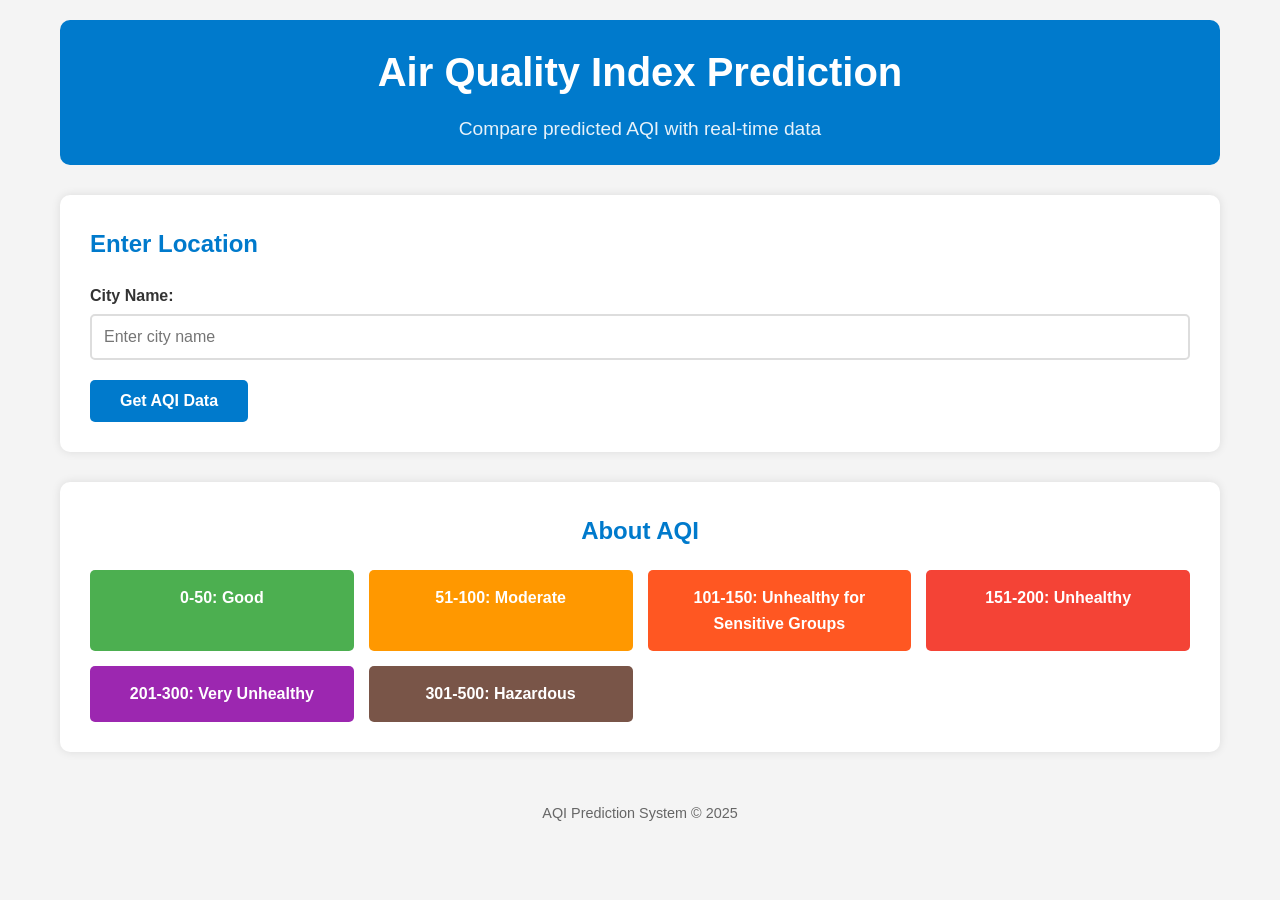
==== frontend/index.html @ 2d18c031 "Initial commit: Air Quality Prediction Model project" ====
<!DOCTYPE html>
<html lang="en">
<head>
    <meta charset="UTF-8">
    <meta name="viewport" content="width=device-width, initial-scale=1.0">
    <title>AQI Prediction System</title>
    <link rel="stylesheet" href="css/style.css">
</head>
<body>
    <div class="container">
        <header>
            <h1>Air Quality Index Prediction</h1>
            <p>Compare predicted AQI with real-time data</p>
        </header>

        <main>
            <section class="input-section">
                <h2>Enter Location</h2>
                <form id="aqi-form">
                    <div class="form-group">
                        <label for="location">City Name:</label>
                        <input type="text" id="location" name="location" placeholder="Enter city name" required>
                    </div>
                    <button type="submit">Get AQI Data</button>
                </form>
            </section>

            <section class="results-section" id="results" style="display: none;">
                <h2>AQI Comparison Results</h2>
                <div class="result-card">
                    <h3>Location: <span id="result-location"></span></h3>
                    <div class="aqi-comparison">
                        <div class="aqi-value predicted">
                            <h4>Predicted AQI</h4>
                            <div class="value" id="predicted-aqi">-</div>
                            <div class="category" id="predicted-category">-</div>
                        </div>
                        <div class="aqi-value actual">
                            <h4>Actual AQI</h4>
                            <div class="value" id="actual-aqi">-</div>
                            <div class="category" id="actual-category">-</div>
                        </div>
                    </div>
                    <div class="accuracy">
                        <h4>Accuracy: <span id="accuracy-value">-</span></h4>
                    </div>
                </div>
            </section>

            <section class="info-section">
                <h2>About AQI</h2>
                <div class="aqi-categories">
                    <div class="category good">0-50: Good</div>
                    <div class="category moderate">51-100: Moderate</div>
                    <div class="category unhealthy-sensitive">101-150: Unhealthy for Sensitive Groups</div>
                    <div class="category unhealthy">151-200: Unhealthy</div>
                    <div class="category very-unhealthy">201-300: Very Unhealthy</div>
                    <div class="category hazardous">301-500: Hazardous</div>
                </div>
            </section>
        </main>

        <footer>
            <p>AQI Prediction System &copy; 2025</p>
        </footer>
    </div>

    <script src="js/script.js"></script>
</body>
</html>
---- frontend/css/style.css ----
/* Reset and base styles */
* {
    margin: 0;
    padding: 0;
    box-sizing: border-box;
}

body {
    font-family: 'Segoe UI', Tahoma, Geneva, Verdana, sans-serif;
    line-height: 1.6;
    color: #333;
    background-color: #f4f4f4;
}

.container {
    max-width: 1200px;
    margin: 0 auto;
    padding: 20px;
}

/* Header styles */
header {
    text-align: center;
    padding: 20px 0;
    background-color: #007acc;
    color: white;
    border-radius: 10px;
    margin-bottom: 30px;
}

header h1 {
    font-size: 2.5rem;
    margin-bottom: 10px;
}

header p {
    font-size: 1.2rem;
    opacity: 0.9;
}

/* Form styles */
.input-section {
    background-color: white;
    padding: 30px;
    border-radius: 10px;
    box-shadow: 0 0 10px rgba(0, 0, 0, 0.1);
    margin-bottom: 30px;
}

.input-section h2 {
    margin-bottom: 20px;
    color: #007acc;
}

.form-group {
    margin-bottom: 20px;
}

.form-group label {
    display: block;
    margin-bottom: 5px;
    font-weight: bold;
}

.form-group input {
    width: 100%;
    padding: 12px;
    border: 2px solid #ddd;
    border-radius: 5px;
    font-size: 1rem;
}

.form-group input:focus {
    border-color: #007acc;
    outline: none;
}

button {
    background-color: #007acc;
    color: white;
    padding: 12px 30px;
    border: none;
    border-radius: 5px;
    cursor: pointer;
    font-size: 1rem;
    font-weight: bold;
    transition: background-color 0.3s;
}

button:hover {
    background-color: #005a99;
}

/* Results section */
.results-section {
    background-color: white;
    padding: 30px;
    border-radius: 10px;
    box-shadow: 0 0 10px rgba(0, 0, 0, 0.1);
    margin-bottom: 30px;
}

.results-section h2 {
    margin-bottom: 20px;
    color: #007acc;
}

.result-card {
    text-align: center;
}

.result-card h3 {
    margin-bottom: 20px;
    font-size: 1.5rem;
}

.aqi-comparison {
    display: flex;
    justify-content: space-around;
    flex-wrap: wrap;
    gap: 20px;
    margin: 30px 0;
}

.aqi-value {
    flex: 1;
    min-width: 200px;
    padding: 20px;
    border-radius: 10px;
    box-shadow: 0 0 10px rgba(0, 0, 0, 0.1);
}

.aqi-value h4 {
    margin-bottom: 15px;
    font-size: 1.2rem;
}

.aqi-value .value {
    font-size: 3rem;
    font-weight: bold;
    margin: 10px 0;
}

.aqi-value .category {
    font-size: 1.1rem;
    font-weight: bold;
}

.predicted {
    background-color: #e3f2fd;
    border: 2px solid #2196f3;
}

.actual {
    background-color: #e8f5e9;
    border: 2px solid #4caf50;
}

.accuracy {
    margin-top: 20px;
    font-size: 1.3rem;
    font-weight: bold;
}

.accuracy h4 {
    color: #007acc;
}

/* Info section */
.info-section {
    background-color: white;
    padding: 30px;
    border-radius: 10px;
    box-shadow: 0 0 10px rgba(0, 0, 0, 0.1);
}

.info-section h2 {
    margin-bottom: 20px;
    color: #007acc;
    text-align: center;
}

.aqi-categories {
    display: grid;
    grid-template-columns: repeat(auto-fit, minmax(250px, 1fr));
    gap: 15px;
}

.category {
    padding: 15px;
    border-radius: 5px;
    color: white;
    font-weight: bold;
    text-align: center;
}

.category.good { background-color: #4caf50; }
.category.moderate { background-color: #ff9800; }
.category.unhealthy-sensitive { background-color: #ff5722; }
.category.unhealthy { background-color: #f44336; }
.category.very-unhealthy { background-color: #9c27b0; }
.category.hazardous { background-color: #795548; }

/* Footer */
footer {
    text-align: center;
    padding: 20px;
    margin-top: 30px;
    color: #666;
    font-size: 0.9rem;
}

/* Responsive design */
@media (max-width: 768px) {
    .container {
        padding: 10px;
    }

    header h1 {
        font-size: 2rem;
    }

    .aqi-comparison {
        flex-direction: column;
        align-items: center;
    }

    .aqi-value {
        width: 100%;
        max-width: 300px;
    }
}
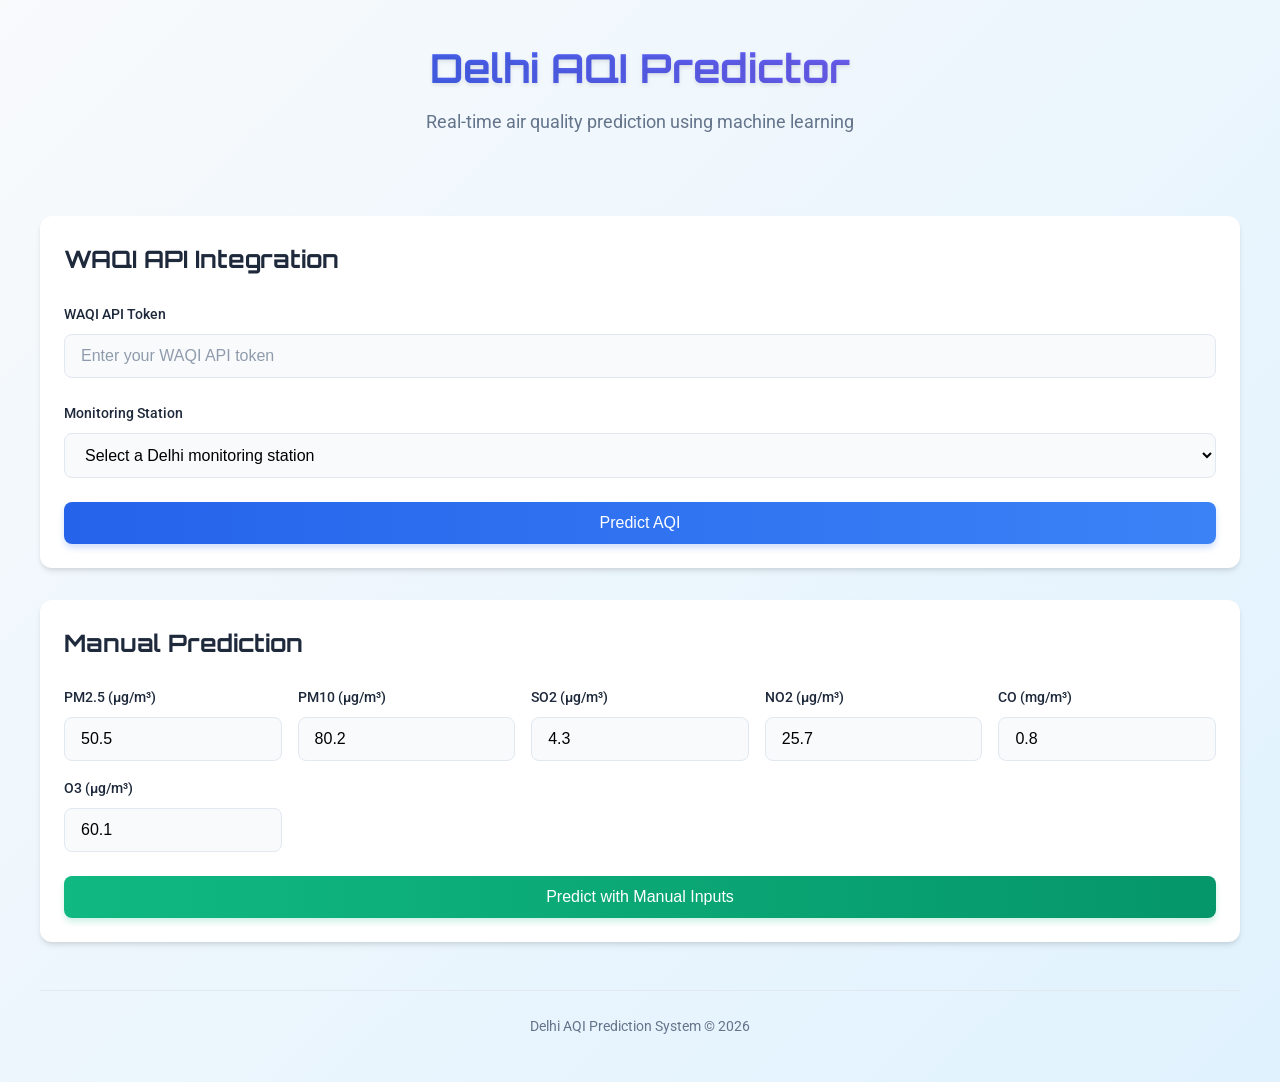
==== commit 46bb324e: "Test Commit" ====
--- a/frontend/index.html
+++ b/frontend/index.html
@@ -3,68 +3,152 @@
 <head>
     <meta charset="UTF-8">
     <meta name="viewport" content="width=device-width, initial-scale=1.0">
-    <title>AQI Prediction System</title>
-    <link rel="stylesheet" href="css/style.css">
+    <title>Delhi AQI Predictor</title>
+    <link rel="stylesheet" href="styles.css">
+    <link href="https://fonts.googleapis.com/css2?family=Roboto:wght@300;400;500;700&family=Orbitron:wght@400;500;600;700&display=swap" rel="stylesheet">
 </head>
 <body>
     <div class="container">
         <header>
-            <h1>Air Quality Index Prediction</h1>
-            <p>Compare predicted AQI with real-time data</p>
+            <h1 class="title">Delhi AQI Predictor</h1>
+            <p class="subtitle">Real-time air quality prediction using machine learning</p>
         </header>
 
         <main>
-            <section class="input-section">
-                <h2>Enter Location</h2>
-                <form id="aqi-form">
+            <section class="card api-section">
+                <h2>WAQI API Integration</h2>
+                <form id="api-form" class="form">
                     <div class="form-group">
-                        <label for="location">City Name:</label>
-                        <input type="text" id="location" name="location" placeholder="Enter city name" required>
+                        <label for="token">WAQI API Token</label>
+                        <input type="password" id="token" placeholder="Enter your WAQI API token" required>
                     </div>
-                    <button type="submit">Get AQI Data</button>
+
+                    <div class="form-group">
+                        <label for="location">Monitoring Station</label>
+                        <select id="location" required>
+                            <option value="">Select a Delhi monitoring station</option>
+                            <option value="Anand Vihar">Anand Vihar</option>
+                            <option value="Punjabi Bagh">Punjabi Bagh</option>
+                            <option value="ITO">ITO</option>
+                            <option value="RK Puram">RK Puram</option>
+                            <option value="Okhla">Okhla</option>
+                            <option value="Wazirpur">Wazirpur</option>
+                            <option value="Siri Fort">Siri Fort</option>
+                            <option value="Dwarka">Dwarka</option>
+                            <option value="Najafgarh">Najafgarh</option>
+                            <option value="Bawana">Bawana</option>
+                            <option value="Chandni Chowk">Chandni Chowk</option>
+                        </select>
+                    </div>
+
+                    <button type="submit" class="btn primary">Predict AQI</button>
                 </form>
             </section>
 
-            <section class="results-section" id="results" style="display: none;">
-                <h2>AQI Comparison Results</h2>
-                <div class="result-card">
-                    <h3>Location: <span id="result-location"></span></h3>
-                    <div class="aqi-comparison">
-                        <div class="aqi-value predicted">
-                            <h4>Predicted AQI</h4>
-                            <div class="value" id="predicted-aqi">-</div>
-                            <div class="category" id="predicted-category">-</div>
+            <section class="card manual-section">
+                <h2>Manual Prediction</h2>
+                <form id="manual-form" class="form">
+                    <div class="pollutants-grid">
+                        <div class="form-group">
+                            <label for="pm25">PM2.5 (μg/m³)</label>
+                            <input type="number" id="pm25" step="0.1" placeholder="Enter PM2.5 value">
                         </div>
-                        <div class="aqi-value actual">
-                            <h4>Actual AQI</h4>
-                            <div class="value" id="actual-aqi">-</div>
-                            <div class="category" id="actual-category">-</div>
+
+                        <div class="form-group">
+                            <label for="pm10">PM10 (μg/m³)</label>
+                            <input type="number" id="pm10" step="0.1" placeholder="Enter PM10 value">
+                        </div>
+
+                        <div class="form-group">
+                            <label for="so2">SO2 (μg/m³)</label>
+                            <input type="number" id="so2" step="0.1" placeholder="Enter SO2 value">
+                        </div>
+
+                        <div class="form-group">
+                            <label for="no2">NO2 (μg/m³)</label>
+                            <input type="number" id="no2" step="0.1" placeholder="Enter NO2 value">
+                        </div>
+
+                        <div class="form-group">
+                            <label for="co">CO (mg/m³)</label>
+                            <input type="number" id="co" step="0.1" placeholder="Enter CO value">
+                        </div>
+
+                        <div class="form-group">
+                            <label for="o3">O3 (μg/m³)</label>
+                            <input type="number" id="o3" step="0.1" placeholder="Enter O3 value">
                         </div>
                     </div>
-                    <div class="accuracy">
-                        <h4>Accuracy: <span id="accuracy-value">-</span></h4>
+
+                    <button type="submit" class="btn secondary">Predict with Manual Inputs</button>
+                </form>
+            </section>
+
+            <section id="results" class="results-section hidden">
+                <h2>Prediction Results</h2>
+                <div class="results-container">
+                    <div class="result-card">
+                        <h3>Station</h3>
+                        <p id="station-name" class="result-value">-</p>
+                    </div>
+
+                    <div class="result-card">
+                        <h3>Predicted AQI</h3>
+                        <p id="predicted-aqi" class="result-value">-</p>
+                        <span id="predicted-category" class="category-badge"></span>
+                    </div>
+
+                    <div class="result-card">
+                        <h3>Actual AQI</h3>
+                        <p id="actual-aqi" class="result-value">-</p>
+                        <span id="actual-category" class="category-badge"></span>
+                    </div>
+                </div>
+
+                <div class="pollutants-display">
+                    <h3>Pollutant Levels</h3>
+                    <div class="pollutants-grid">
+                        <div class="pollutant-item">
+                            <span class="pollutant-label">PM2.5</span>
+                            <span id="display-pm25" class="pollutant-value">-</span>
+                        </div>
+                        <div class="pollutant-item">
+                            <span class="pollutant-label">PM10</span>
+                            <span id="display-pm10" class="pollutant-value">-</span>
+                        </div>
+                        <div class="pollutant-item">
+                            <span class="pollutant-label">SO2</span>
+                            <span id="display-so2" class="pollutant-value">-</span>
+                        </div>
+                        <div class="pollutant-item">
+                            <span class="pollutant-label">NO2</span>
+                            <span id="display-no2" class="pollutant-value">-</span>
+                        </div>
+                        <div class="pollutant-item">
+                            <span class="pollutant-label">CO</span>
+                            <span id="display-co" class="pollutant-value">-</span>
+                        </div>
+                        <div class="pollutant-item">
+                            <span class="pollutant-label">O3</span>
+                            <span id="display-o3" class="pollutant-value">-</span>
+                        </div>
                     </div>
                 </div>
             </section>
 
-            <section class="info-section">
-                <h2>About AQI</h2>
-                <div class="aqi-categories">
-                    <div class="category good">0-50: Good</div>
-                    <div class="category moderate">51-100: Moderate</div>
-                    <div class="category unhealthy-sensitive">101-150: Unhealthy for Sensitive Groups</div>
-                    <div class="category unhealthy">151-200: Unhealthy</div>
-                    <div class="category very-unhealthy">201-300: Very Unhealthy</div>
-                    <div class="category hazardous">301-500: Hazardous</div>
+            <section id="error-message" class="error-section hidden">
+                <div class="error-content">
+                    <h3>Error Occurred</h3>
+                    <p id="error-text"></p>
                 </div>
             </section>
         </main>
 
         <footer>
-            <p>AQI Prediction System &copy; 2025</p>
+            <p>Delhi AQI Prediction System &copy; 2026</p>
         </footer>
     </div>
 
-    <script src="js/script.js"></script>
+    <script src="script.js"></script>
 </body>
 </html>
--- a/frontend/styles.css
+++ b/frontend/styles.css
@@ -0,0 +1,363 @@
+/* Global Styles */
+* {
+    margin: 0;
+    padding: 0;
+    box-sizing: border-box;
+}
+
+:root {
+    --primary-color: #2563eb;
+    --secondary-color: #10b981;
+    --accent-color: #8b5cf6;
+    --danger-color: #ef4444;
+    --warning-color: #f59e0b;
+    --success-color: #10b981;
+    --background-color: #f8fafc;
+    --card-background: #ffffff;
+    --text-primary: #1e293b;
+    --text-secondary: #64748b;
+    --border-color: #e2e8f0;
+    --shadow: 0 4px 6px -1px rgba(0, 0, 0, 0.1), 0 2px 4px -1px rgba(0, 0, 0, 0.06);
+    --shadow-lg: 0 10px 15px -3px rgba(0, 0, 0, 0.1), 0 4px 6px -2px rgba(0, 0, 0, 0.05);
+
+    /* AQI Categories */
+    --good: #10b981;
+    --moderate: #f59e0b;
+    --unhealthy-sensitive: #fb923c;
+    --unhealthy: #ef4444;
+    --very-unhealthy: #8b5cf6;
+    --hazardous: #7e22ce;
+}
+
+body {
+    font-family: 'Roboto', sans-serif;
+    background: linear-gradient(135deg, var(--background-color) 0%, #e0f2fe 100%);
+    color: var(--text-primary);
+    line-height: 1.6;
+    min-height: 100vh;
+    padding: 20px;
+}
+
+.container {
+    max-width: 1200px;
+    margin: 0 auto;
+}
+
+/* Typography */
+.title {
+    font-family: 'Orbitron', sans-serif;
+    font-size: 2.5rem;
+    font-weight: 700;
+    text-align: center;
+    margin-bottom: 0.5rem;
+    background: linear-gradient(90deg, var(--primary-color), var(--accent-color));
+    -webkit-background-clip: text;
+    background-clip: text;
+    color: transparent;
+    text-shadow: 0 2px 4px rgba(0, 0, 0, 0.1);
+}
+
+.subtitle {
+    font-size: 1.1rem;
+    text-align: center;
+    color: var(--text-secondary);
+    margin-bottom: 2rem;
+}
+
+/* Header & Footer */
+header {
+    text-align: center;
+    margin-bottom: 2rem;
+    padding: 1rem;
+}
+
+footer {
+    text-align: center;
+    margin-top: 3rem;
+    padding: 1.5rem;
+    color: var(--text-secondary);
+    font-size: 0.9rem;
+    border-top: 1px solid var(--border-color);
+}
+
+/* Card Styles */
+.card {
+    background: var(--card-background);
+    border-radius: 12px;
+    box-shadow: var(--shadow);
+    padding: 1.5rem;
+    margin-bottom: 2rem;
+    transition: transform 0.3s ease, box-shadow 0.3s ease;
+}
+
+.card:hover {
+    transform: translateY(-5px);
+    box-shadow: var(--shadow-lg);
+}
+
+.card h2 {
+    font-family: 'Orbitron', sans-serif;
+    font-size: 1.5rem;
+    margin-bottom: 1.5rem;
+    color: var(--text-primary);
+    display: flex;
+    align-items: center;
+    gap: 0.5rem;
+}
+
+/* Forms */
+.form {
+    display: flex;
+    flex-direction: column;
+    gap: 1.5rem;
+}
+
+.form-group {
+    display: flex;
+    flex-direction: column;
+    gap: 0.5rem;
+}
+
+.form-group label {
+    font-weight: 500;
+    color: var(--text-primary);
+    font-size: 0.9rem;
+}
+
+.form-group input,
+.form-group select {
+    padding: 0.75rem 1rem;
+    border: 1px solid var(--border-color);
+    border-radius: 8px;
+    font-size: 1rem;
+    transition: border-color 0.3s ease, box-shadow 0.3s ease;
+    background: #f8fafc;
+}
+
+.form-group input:focus,
+.form-group select:focus {
+    outline: none;
+    border-color: var(--primary-color);
+    box-shadow: 0 0 0 3px rgba(37, 99, 235, 0.1);
+}
+
+.form-group input::placeholder {
+    color: var(--text-secondary);
+    opacity: 0.7;
+}
+
+/* Buttons */
+.btn {
+    padding: 0.75rem 1.5rem;
+    border: none;
+    border-radius: 8px;
+    font-size: 1rem;
+    font-weight: 500;
+    cursor: pointer;
+    transition: all 0.3s ease;
+    display: inline-flex;
+    align-items: center;
+    justify-content: center;
+    gap: 0.5rem;
+}
+
+.btn.primary {
+    background: linear-gradient(90deg, var(--primary-color), #3b82f6);
+    color: white;
+    box-shadow: 0 4px 6px rgba(37, 99, 235, 0.2);
+}
+
+.btn.secondary {
+    background: linear-gradient(90deg, var(--secondary-color), #059669);
+    color: white;
+    box-shadow: 0 4px 6px rgba(16, 185, 129, 0.2);
+}
+
+.btn:hover {
+    transform: translateY(-2px);
+    box-shadow: 0 6px 8px rgba(0, 0, 0, 0.15);
+}
+
+.btn:active {
+    transform: translateY(0);
+}
+
+.btn:disabled {
+    opacity: 0.7;
+    cursor: not-allowed;
+    transform: none;
+}
+
+/* Pollutants Grid */
+.pollutants-grid {
+    display: grid;
+    grid-template-columns: repeat(auto-fit, minmax(200px, 1fr));
+    gap: 1rem;
+}
+
+/* Results Section */
+.results-section {
+    animation: fadeIn 0.5s ease-out;
+}
+
+.results-container {
+    display: grid;
+    grid-template-columns: repeat(auto-fit, minmax(250px, 1fr));
+    gap: 1.5rem;
+    margin-bottom: 2rem;
+}
+
+.result-card {
+    background: linear-gradient(135deg, #f0f9ff 0%, #e0f2fe 100%);
+    border-radius: 10px;
+    padding: 1.5rem;
+    text-align: center;
+    box-shadow: 0 4px 6px rgba(0, 0, 0, 0.05);
+    border: 1px solid var(--border-color);
+}
+
+.result-card h3 {
+    font-size: 1rem;
+    color: var(--text-secondary);
+    margin-bottom: 0.5rem;
+    font-weight: 500;
+}
+
+.result-value {
+    font-size: 2rem;
+    font-weight: 700;
+    margin: 0.5rem 0;
+    font-family: 'Orbitron', sans-serif;
+}
+
+.category-badge {
+    display: inline-block;
+    padding: 0.25rem 0.75rem;
+    border-radius: 20px;
+    font-size: 0.8rem;
+    font-weight: 500;
+    color: white;
+}
+
+/* Pollutants Display */
+.pollutants-display {
+    background: #f1f5f9;
+    border-radius: 10px;
+    padding: 1.5rem;
+    margin-top: 1rem;
+}
+
+.pollutants-display h3 {
+    margin-bottom: 1rem;
+    color: var(--text-primary);
+}
+
+.pollutant-item {
+    display: flex;
+    justify-content: space-between;
+    padding: 0.5rem 0;
+    border-bottom: 1px dashed var(--border-color);
+}
+
+.pollutant-item:last-child {
+    border-bottom: none;
+}
+
+.pollutant-label {
+    font-weight: 500;
+    color: var(--text-secondary);
+}
+
+.pollutant-value {
+    font-weight: 600;
+    color: var(--text-primary);
+}
+
+/* Error Section */
+.error-section {
+    background: #fee2e2;
+    border: 1px solid #fecaca;
+    border-radius: 10px;
+    padding: 1.5rem;
+    margin: 1rem 0;
+    animation: shake 0.5s ease-in-out;
+}
+
+.error-content h3 {
+    color: var(--danger-color);
+    margin-bottom: 0.5rem;
+}
+
+.error-content p {
+    color: #991b1b;
+}
+
+/* Hidden Utility */
+.hidden {
+    display: none;
+}
+
+/* Animations */
+@keyframes fadeIn {
+    from {
+        opacity: 0;
+        transform: translateY(20px);
+    }
+    to {
+        opacity: 1;
+        transform: translateY(0);
+    }
+}
+
+@keyframes shake {
+    0%, 100% {transform: translateX(0);}
+    25% {transform: translateX(-5px);}
+    75% {transform: translateX(5px);}
+}
+
+/* Responsive Design */
+@media (max-width: 768px) {
+    .title {
+        font-size: 2rem;
+    }
+
+    .pollutants-grid {
+        grid-template-columns: 1fr;
+    }
+
+    .results-container {
+        grid-template-columns: 1fr;
+    }
+
+    .container {
+        padding: 10px;
+    }
+
+    .card {
+        padding: 1rem;
+    }
+}
+
+/* AQI Category Colors */
+.good { background-color: var(--good); }
+.moderate { background-color: var(--moderate); }
+.unhealthy-sensitive { background-color: var(--unhealthy-sensitive); }
+.unhealthy { background-color: var(--unhealthy); }
+.very-unhealthy { background-color: var(--very-unhealthy); }
+.hazardous { background-color: var(--hazardous); }
+
+/* Loading Spinner */
+.spinner {
+    width: 20px;
+    height: 20px;
+    border: 2px solid #f3f3f3;
+    border-top: 2px solid var(--primary-color);
+    border-radius: 50%;
+    animation: spin 1s linear infinite;
+    display: inline-block;
+}
+
+@keyframes spin {
+    0% { transform: rotate(0deg); }
+    100% { transform: rotate(360deg); }
+}
